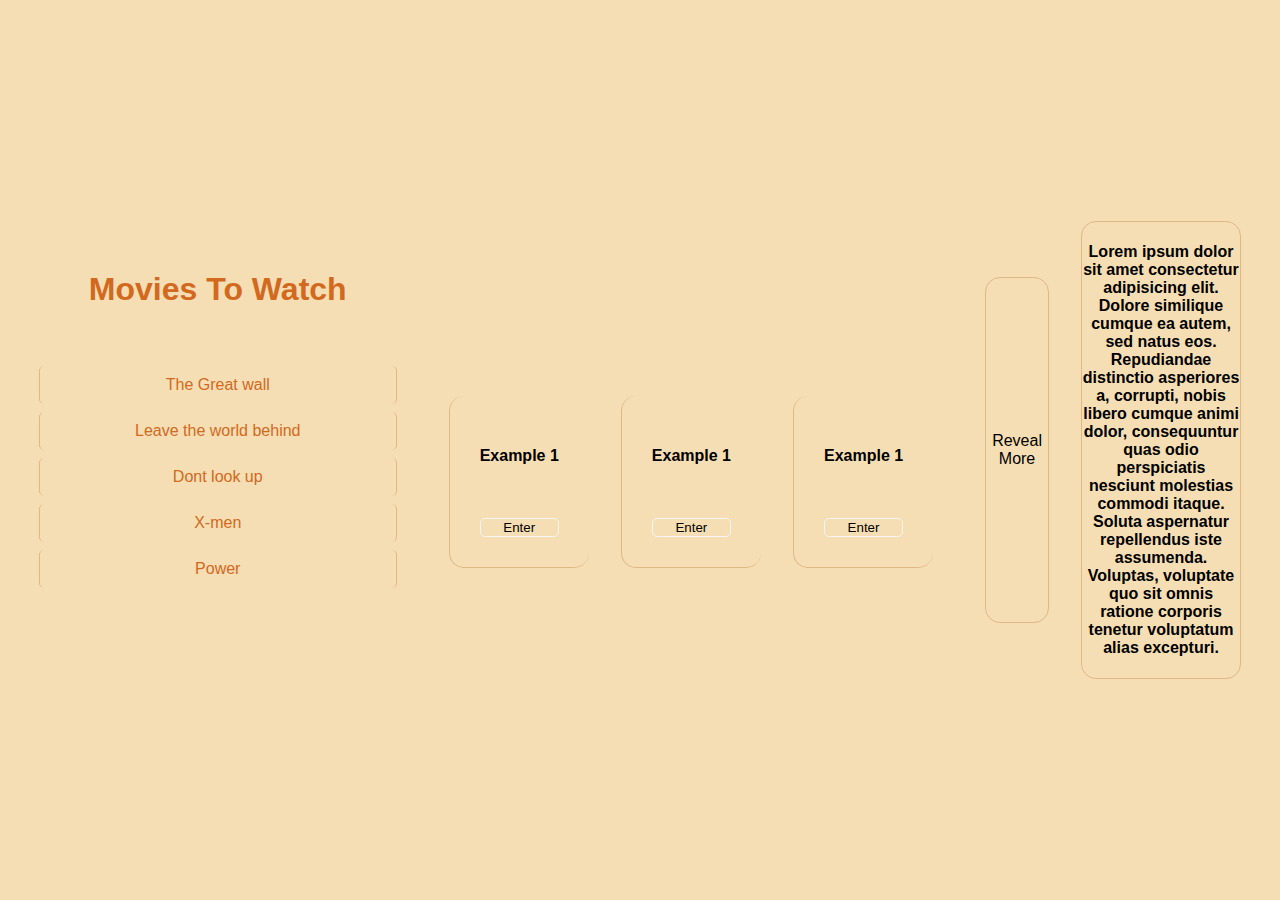
==== index.html @ ce6f49d7 "Hiddencontent training" ====
<!DOCTYPE html>
<html lang="en">
  <head>
    <meta charset="UTF-8" />
    <meta name="viewport" content="width=device-width, initial-scale=1.0" />
    <title>Document</title>
    <link rel="stylesheet" href="style.css" />
  </head>
  <body>
    <div class="container">
      <ul class="main_header">
        <h4 id="Header">Movies To Watch</h4>
        <li class="list_items">The Great wall</li>
        <li class="list_items">Leave the world behind</li>
        <li class="list_items">Dont look up</li>
        <li class="list_items">X-men</li>
        <li class="list_items">Power</li>
      </ul>
      <div class="Example">
        <div class="Example__container box-1">
          <h4>Example 1</h4>
          <button id="Enterbtn" type="button">Enter</button>
        </div>
        <div class="Example__container box-2">
          <h4>Example 1</h4>
          <button id="Enterbtn" type="button">Enter</button>
        </div>
        <div class="Example__container box-3">
          <h4>Example 1</h4>
          <button id="Enterbtn" type="button">Enter</button>
        </div>
      </div>
      <div class="EventListner">
        <div class="Reveal">
          <button id="Revealbtn" type="button">Reveal More</button>
        </div>
        <div class="hidden_content">
          <h4 class="content">
            Lorem ipsum dolor sit amet consectetur adipisicing elit. Dolore
            similique cumque ea autem, sed natus eos. Repudiandae distinctio
            asperiores a, corrupti, nobis libero cumque animi dolor,
            consequuntur quas odio perspiciatis nesciunt molestias commodi
            itaque. Soluta aspernatur repellendus iste assumenda. Voluptas,
            voluptate quo sit omnis ratione corporis tenetur voluptatum alias
            excepturi.
          </h4>
        </div>
      </div>
    </div>
  </body>
  <script src="index.js"></script>
</html>
---- style.css ----
body {
  background-color: wheat;
  height: 100vh;
  display: flex;
  justify-content: center;
  align-items: center;
  margin: 0;
}

.container {
  display: flex;
  justify-content: center;
  gap: 2rem;
  /* border: 1px solid black; */
  width: 100vw;
}

.main_header {
  display: flex;
  flex-direction: column;
  gap: 0.5rem;
  padding: 0px;
  margin: 0px;
}

.Example {
  display: flex;
  gap: 2rem;
  align-items: center;
  padding: 20px;
}

.Example__container {
  border: 1px solid burlywood;
  border-radius: 15px;
  display: flex;
  flex-direction: column;
  gap: 2rem;
  padding: 30px;
  margin-top: 4rem;
  font-family: Arial, Helvetica, sans-serif;
  border-right: hidden;
  border-top: hidden;
}

#Enterbtn {
  border-radius: 5px;
  border: 1px solid whitesmoke;
  background-color: inherit;
  font-family: Arial, Helvetica, sans-serif;
}

#Header {
  text-align: center;
  font-size: 2rem;
  margin: 50px;
  color: chocolate;
  font-family: Arial, Helvetica, sans-serif;
  font-weight: bold;
}

.list_items {
  list-style-type: none;
  border: 1px solid burlywood;
  border-radius: 5px;
  padding: 10px;
  color: chocolate;
  text-align: center;
  font-family: Arial, Helvetica, sans-serif;
  border-bottom: hidden;
  border-top: hidden;
}

.EventListner {
  display: flex;
  align-items: center;
  gap: 2rem;
  width: 20%;
}

#Revealbtn {
  border-style: none;
  background-color: inherit;
  font-family: Arial, Helvetica, sans-serif;
  font-size: 1rem;
  margin: auto;
}

.Reveal {
  border: 1px solid burlywood;
  border-radius: 15px;
  height: 75%;
  display: flex;
  align-items: center;
  width: 100%;
  text-align: center;
}

.hidden_content {
  border: 1px solid burlywood;
  border-radius: 15px;
  max-width: 600px;
  text-align: center;
  font-family: Arial, Helvetica, sans-serif;
}
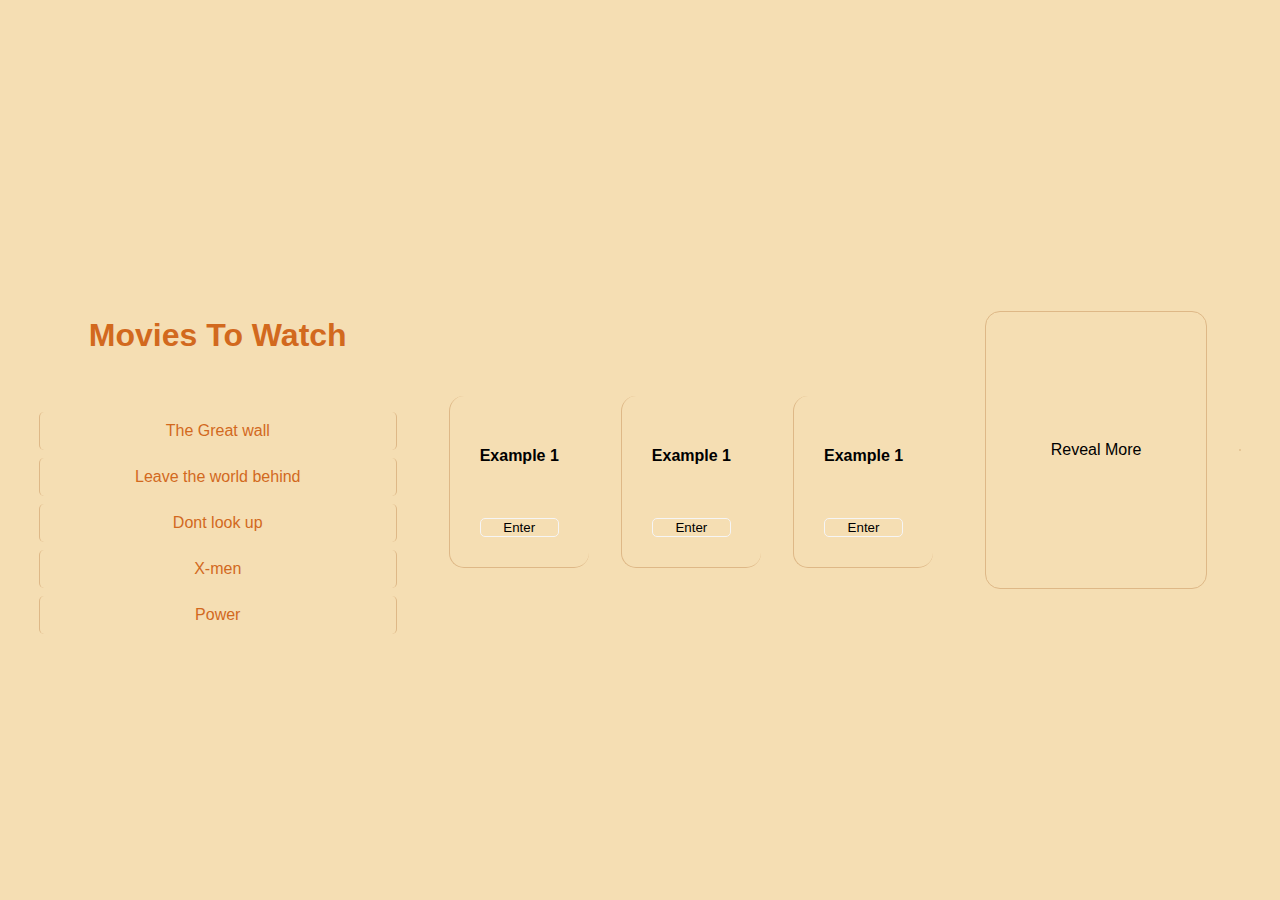
==== commit a8bcb78c: "Eventlistener new update" ====
--- a/index.html
+++ b/index.html
@@ -5,6 +5,14 @@
     <meta name="viewport" content="width=device-width, initial-scale=1.0" />
     <title>Document</title>
     <link rel="stylesheet" href="style.css" />
+    <style>
+      .content {
+        display: none;
+      }
+      .content.open {
+        display: block;
+      }
+    </style>
   </head>
   <body>
     <div class="container">
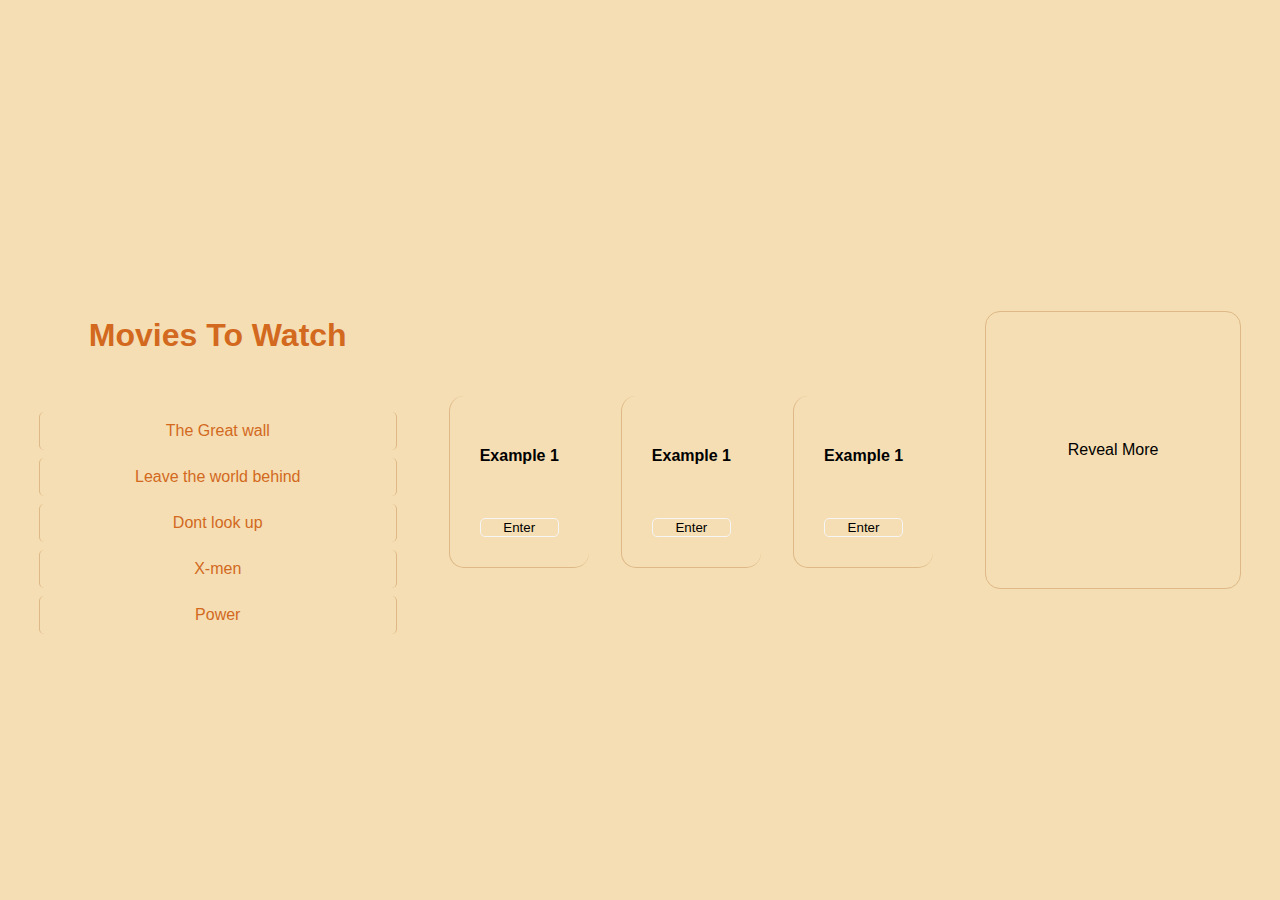
==== commit 174023f8: "version 2 of javaScript" ====
--- a/index.html
+++ b/index.html
@@ -6,10 +6,10 @@
     <title>Document</title>
     <link rel="stylesheet" href="style.css" />
     <style>
-      .content {
+      .hidden_content {
         display: none;
       }
-      .content.open {
+      .hidden_content.open {
         display: block;
       }
     </style>
--- a/style.css
+++ b/style.css
@@ -97,9 +97,12 @@
 }
 
 .hidden_content {
+  display: flex;
   border: 1px solid burlywood;
   border-radius: 15px;
   max-width: 600px;
+  height: 75%;
+  font-family: Arial, Helvetica, sans-serif;
   text-align: center;
-  font-family: Arial, Helvetica, sans-serif;
+  align-items: center;
 }
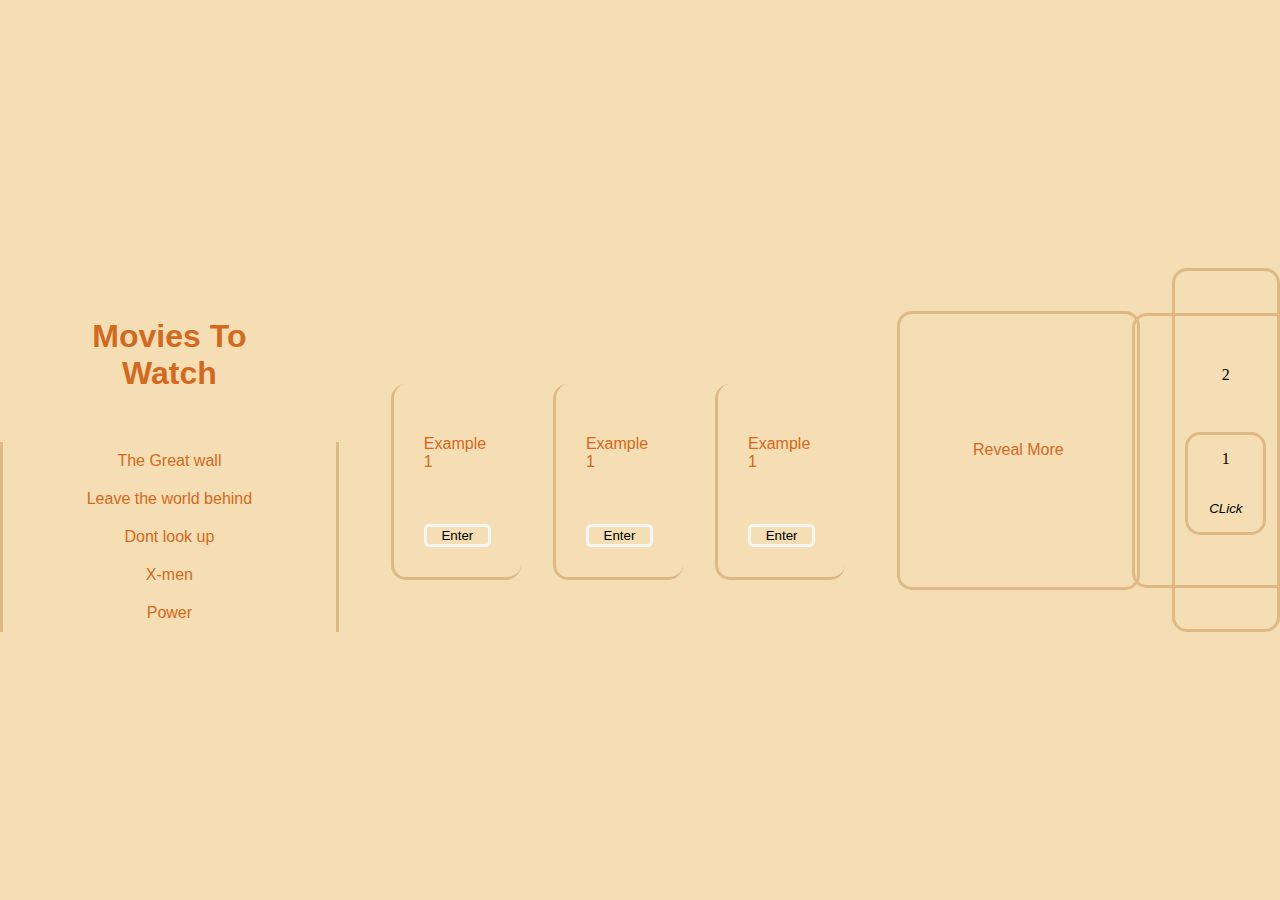
==== commit 9ec020bb: "For eventPropagation" ====
--- a/index.html
+++ b/index.html
@@ -5,14 +5,6 @@
     <meta name="viewport" content="width=device-width, initial-scale=1.0" />
     <title>Document</title>
     <link rel="stylesheet" href="style.css" />
-    <style>
-      .hidden_content {
-        display: none;
-      }
-      .hidden_content.open {
-        display: block;
-      }
-    </style>
   </head>
   <body>
     <div class="container">
@@ -26,21 +18,23 @@
       </ul>
       <div class="Example">
         <div class="Example__container box-1">
-          <h4>Example 1</h4>
+          <h4 class="Exampletxt">Example 1</h4>
           <button id="Enterbtn" type="button">Enter</button>
         </div>
         <div class="Example__container box-2">
-          <h4>Example 1</h4>
+          <h4 class="Exampletxt">Example 1</h4>
           <button id="Enterbtn" type="button">Enter</button>
         </div>
         <div class="Example__container box-3">
-          <h4>Example 1</h4>
+          <h4 class="Exampletxt">Example 1</h4>
           <button id="Enterbtn" type="button">Enter</button>
         </div>
       </div>
       <div class="EventListner">
         <div class="Reveal">
-          <button id="Revealbtn" type="button">Reveal More</button>
+          <button class="Exampletxt" id="Revealbtn" type="button">
+            Reveal More
+          </button>
         </div>
         <div class="hidden_content">
           <h4 class="content">
@@ -54,6 +48,15 @@
           </h4>
         </div>
       </div>
+      <div class="Event_propagation">
+        <div class="div_1">
+          2
+          <div class="div_2">
+            1
+            <button class="targetBtn">CLick</button>
+          </div>
+        </div>
+      </div>
     </div>
   </body>
   <script src="index.js"></script>
--- a/style.css
+++ b/style.css
@@ -18,7 +18,6 @@
 .main_header {
   display: flex;
   flex-direction: column;
-  gap: 0.5rem;
   padding: 0px;
   margin: 0px;
 }
@@ -30,6 +29,10 @@
   padding: 20px;
 }
 
+.Exampletxt {
+  color: chocolate;
+  font-weight: 400;
+}
 .Example__container {
   border: 1px solid burlywood;
   border-radius: 15px;
@@ -41,6 +44,7 @@
   font-family: Arial, Helvetica, sans-serif;
   border-right: hidden;
   border-top: hidden;
+  border-width: 3px;
 }
 
 #Enterbtn {
@@ -48,6 +52,7 @@
   border: 1px solid whitesmoke;
   background-color: inherit;
   font-family: Arial, Helvetica, sans-serif;
+  border-width: 3px;
 }
 
 #Header {
@@ -62,13 +67,13 @@
 .list_items {
   list-style-type: none;
   border: 1px solid burlywood;
-  border-radius: 5px;
   padding: 10px;
   color: chocolate;
   text-align: center;
   font-family: Arial, Helvetica, sans-serif;
   border-bottom: hidden;
   border-top: hidden;
+  border-width: 3px;
 }
 
 .EventListner {
@@ -94,15 +99,60 @@
   align-items: center;
   width: 100%;
   text-align: center;
+  border-width: 3px;
 }
 
 .hidden_content {
-  display: flex;
+  display: none;
   border: 1px solid burlywood;
   border-radius: 15px;
   max-width: 600px;
   height: 75%;
   font-family: Arial, Helvetica, sans-serif;
   text-align: center;
+  border-width: 3px;
+}
+.open {
+  display: flex;
   align-items: center;
+  justify-content: center;
 }
+
+.Event_propagation {
+  display: flex;
+  flex-direction: column;
+  border: 1px solid burlywood;
+  width: 8%;
+  align-items: center;
+  justify-content: center;
+  border-radius: 15px;
+  border-width: 3px;
+}
+
+.div_1 {
+  display: flex;
+  flex-direction: column;
+  gap: 3rem;
+  align-items: center;
+  border: 1px solid burlywood;
+  padding: 50px;
+  border-radius: 15px;
+  border-width: 3px;
+}
+
+.div_2 {
+  display: flex;
+  flex-direction: column;
+  gap: 2rem;
+  align-items: center;
+  border: 1px solid burlywood;
+  padding: 15px;
+  border-radius: 15px;
+  border-width: 3px;
+}
+
+.targetBtn {
+  border: none;
+  background-color: inherit;
+  font-style: italic;
+}
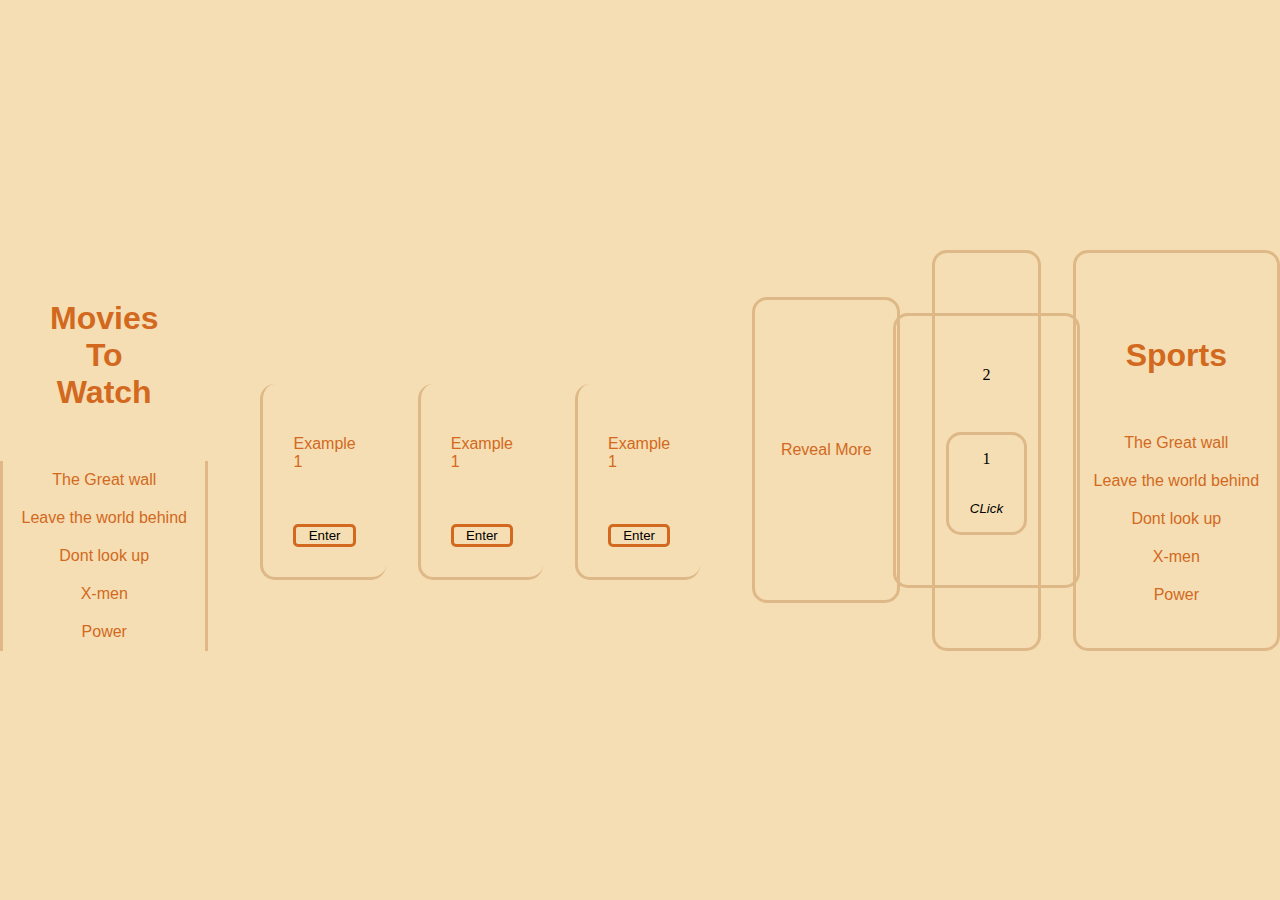
==== commit 1a1ae281: "Learnt what Event deligation is!" ====
--- a/index.html
+++ b/index.html
@@ -57,6 +57,16 @@
           </div>
         </div>
       </div>
+      <div class="EventDelegation">
+        <ul class="EventD">
+          <h4 id="Header">Sports</h4>
+          <li class="list_itemsD">The Great wall</li>
+          <li class="list_itemsD">Leave the world behind</li>
+          <li class="list_itemsD">Dont look up</li>
+          <li class="list_itemsD">X-men</li>
+          <li class="list_itemsD">Power</li>
+        </ul>
+      </div>
     </div>
   </body>
   <script src="index.js"></script>
--- a/style.css
+++ b/style.css
@@ -49,7 +49,7 @@
 
 #Enterbtn {
   border-radius: 5px;
-  border: 1px solid whitesmoke;
+  border: 1px solid chocolate;
   background-color: inherit;
   font-family: Arial, Helvetica, sans-serif;
   border-width: 3px;
@@ -127,6 +127,7 @@
   justify-content: center;
   border-radius: 15px;
   border-width: 3px;
+  flex: wrap;
 }
 
 .div_1 {
@@ -156,3 +157,24 @@
   background-color: inherit;
   font-style: italic;
 }
+
+.EventDelegation {
+  border: 1px solid burlywood;
+  display: flex;
+  align-items: center;
+  justify-content: center;
+  border-width: 3px;
+  border-radius: 15px;
+}
+
+.EventD {
+  padding: 0px;
+}
+
+.list_itemsD {
+  list-style-type: none;
+  padding: 10px;
+  color: chocolate;
+  text-align: center;
+  font-family: Arial, Helvetica, sans-serif;
+}
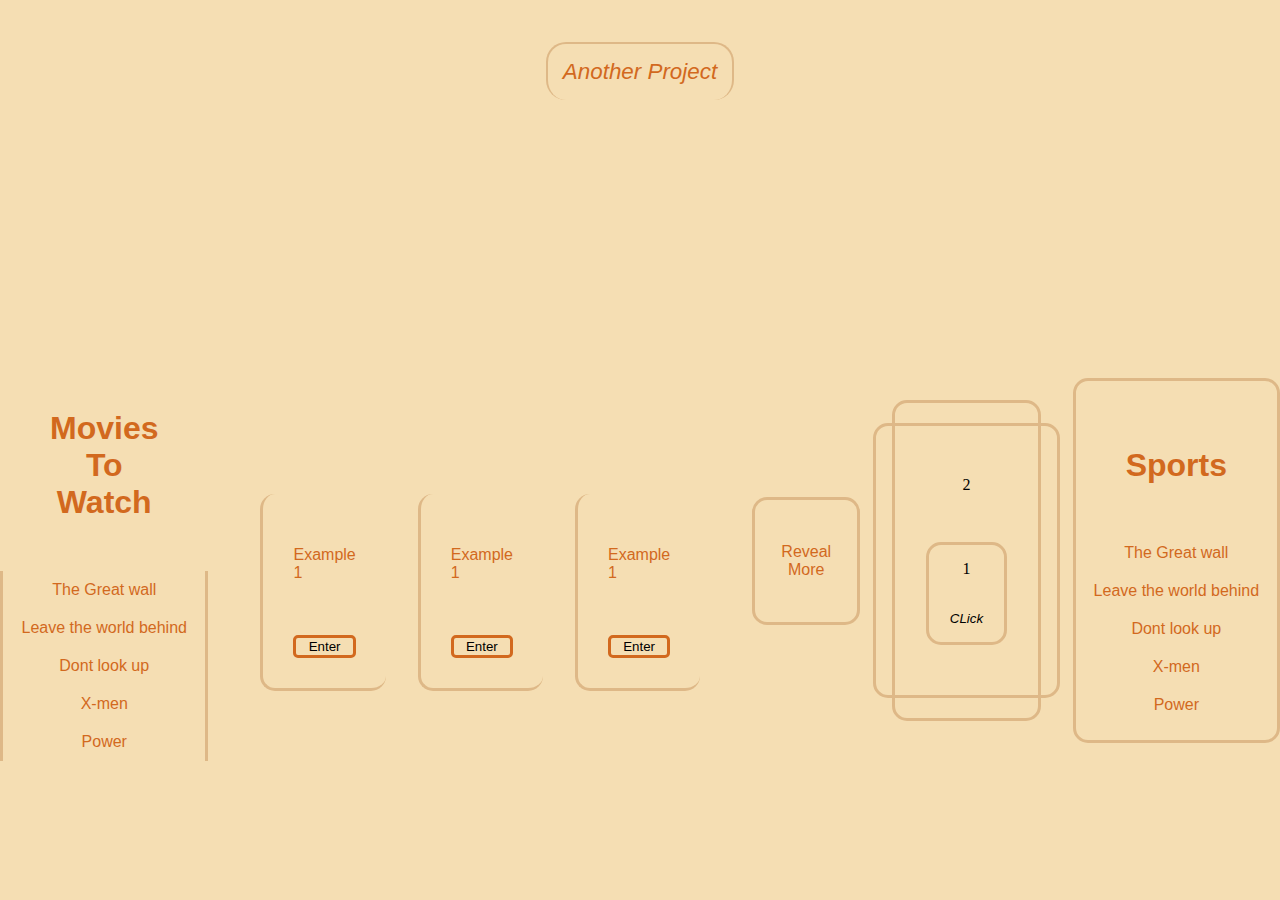
==== commit c06e904f: "quotes page" ====
--- a/index.html
+++ b/index.html
@@ -7,6 +7,13 @@
     <link rel="stylesheet" href="style.css" />
   </head>
   <body>
+    <nav class="navbar">
+      <ul style="padding: 0px">
+        <li class="Navtxt">
+          <a id="navLink" href="quotes.html"> Another Project</a>
+        </li>
+      </ul>
+    </nav>
     <div class="container">
       <ul class="main_header">
         <h4 id="Header">Movies To Watch</h4>
--- a/style.css
+++ b/style.css
@@ -1,18 +1,21 @@
 body {
   background-color: wheat;
   height: 100vh;
-  display: flex;
-  justify-content: center;
-  align-items: center;
   margin: 0;
+  display: flex;
+  flex-direction: column;
+  gap: 5rem;
 }
 
 .container {
   display: flex;
   justify-content: center;
+  align-items: center;
   gap: 2rem;
   /* border: 1px solid black; */
-  width: 100vw;
+  height: inherit;
+  width: inherit;
+  margin: 0;
 }
 
 .main_header {
@@ -81,6 +84,7 @@
   align-items: center;
   gap: 2rem;
   width: 20%;
+  height: 18%;
 }
 
 #Revealbtn {
@@ -94,12 +98,12 @@
 .Reveal {
   border: 1px solid burlywood;
   border-radius: 15px;
-  height: 75%;
   display: flex;
   align-items: center;
   width: 100%;
   text-align: center;
   border-width: 3px;
+  height: 100%;
 }
 
 .hidden_content {
@@ -127,6 +131,7 @@
   justify-content: center;
   border-radius: 15px;
   border-width: 3px;
+  padding: 20px;
   flex: wrap;
 }
 
@@ -178,3 +183,28 @@
   text-align: center;
   font-family: Arial, Helvetica, sans-serif;
 }
+
+.navbar {
+  display: flex;
+  justify-content: center;
+  align-items: center;
+  padding: 2%;
+}
+
+.Navtxt {
+  list-style: none;
+  border: 1px solid burlywood;
+  padding: 15px;
+  border-radius: 20px;
+  border-width: 2.5px;
+  border-bottom: none;
+  margin: auto;
+}
+
+#navLink {
+  text-decoration: none;
+  color: chocolate;
+  font-family: Arial, Helvetica, sans-serif;
+  font-size: 1.4rem;
+  font-style: italic;
+}
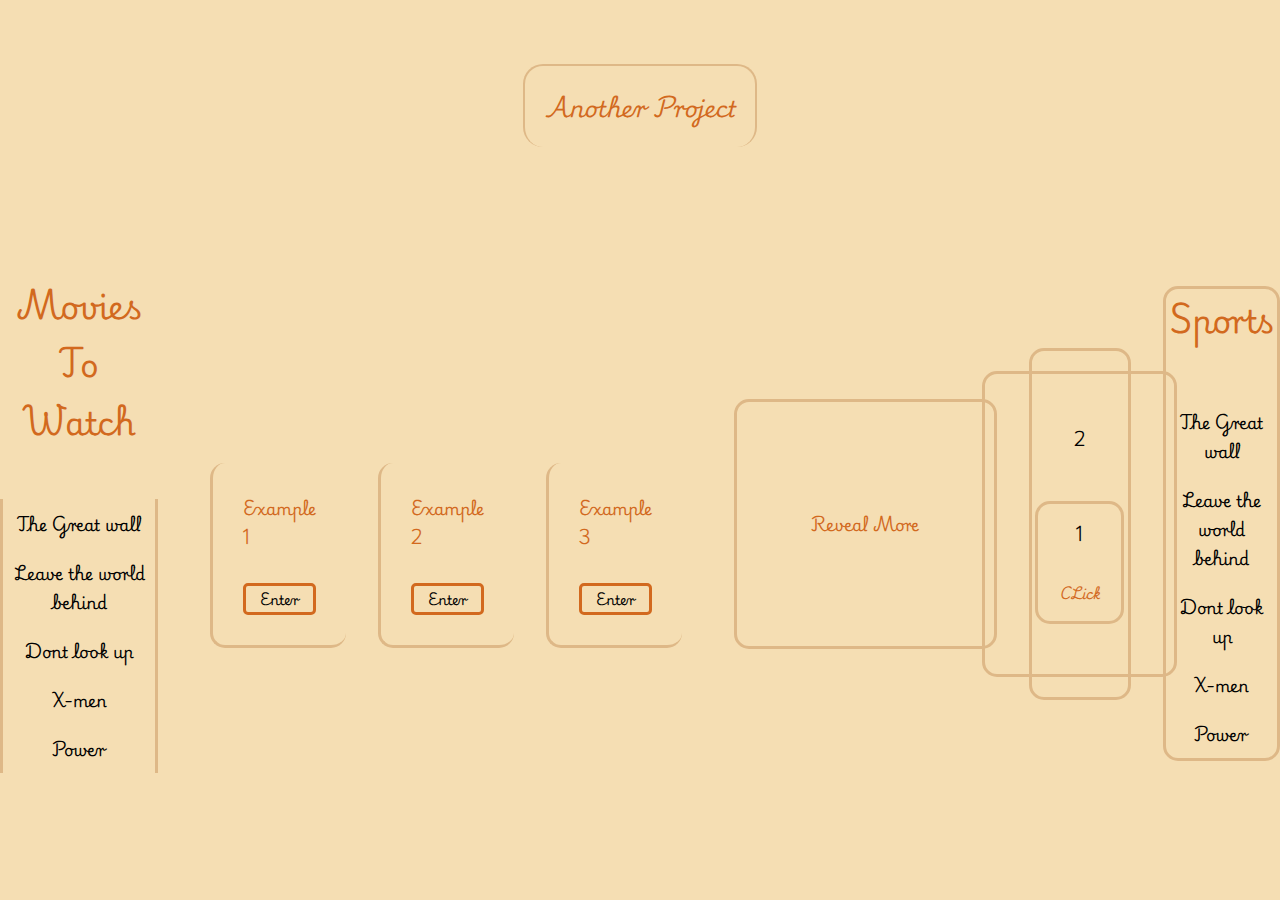
==== commit 2af93ad8: "Finished quotes project" ====
--- a/index.html
+++ b/index.html
@@ -3,10 +3,14 @@
   <head>
     <meta charset="UTF-8" />
     <meta name="viewport" content="width=device-width, initial-scale=1.0" />
-    <title>Document</title>
+    <title>Chocolate</title>
     <link rel="stylesheet" href="style.css" />
-  </head>
-  <body>
+    <link rel="preconnect" href="https://fonts.googleapis.com" />
+    <link rel="preconnect" href="https://fonts.gstatic.com" crossorigin />
+    <link
+      href="https://fonts.googleapis.com/css2?family=Playwrite+HU:wght@100..400&display=swap"
+      rel="stylesheet"
+    />
     <nav class="navbar">
       <ul style="padding: 0px">
         <li class="Navtxt">
@@ -14,6 +18,8 @@
         </li>
       </ul>
     </nav>
+  </head>
+  <body>
     <div class="container">
       <ul class="main_header">
         <h4 id="Header">Movies To Watch</h4>
@@ -29,11 +35,11 @@
           <button id="Enterbtn" type="button">Enter</button>
         </div>
         <div class="Example__container box-2">
-          <h4 class="Exampletxt">Example 1</h4>
+          <h4 class="Exampletxt">Example 2</h4>
           <button id="Enterbtn" type="button">Enter</button>
         </div>
         <div class="Example__container box-3">
-          <h4 class="Exampletxt">Example 1</h4>
+          <h4 class="Exampletxt">Example 3</h4>
           <button id="Enterbtn" type="button">Enter</button>
         </div>
       </div>
--- a/style.css
+++ b/style.css
@@ -1,10 +1,16 @@
+* {
+  margin: 0;
+  box-sizing: border-box;
+  font-family: "Playwrite HU", cursive;
+  font-optical-sizing: auto;
+}
+
 body {
   background-color: wheat;
   height: 100vh;
   margin: 0;
   display: flex;
   flex-direction: column;
-  gap: 5rem;
 }
 
 .container {
@@ -34,7 +40,7 @@
 
 .Exampletxt {
   color: chocolate;
-  font-weight: 400;
+  font-weight: bold;
 }
 .Example__container {
   border: 1px solid burlywood;
@@ -44,7 +50,6 @@
   gap: 2rem;
   padding: 30px;
   margin-top: 4rem;
-  font-family: Arial, Helvetica, sans-serif;
   border-right: hidden;
   border-top: hidden;
   border-width: 3px;
@@ -54,26 +59,25 @@
   border-radius: 5px;
   border: 1px solid chocolate;
   background-color: inherit;
-  font-family: Arial, Helvetica, sans-serif;
   border-width: 3px;
 }
 
 #Header {
   text-align: center;
   font-size: 2rem;
-  margin: 50px;
-  color: chocolate;
-  font-family: Arial, Helvetica, sans-serif;
+  color: chocolate;
+
   font-weight: bold;
+  margin-bottom: 50px;
 }
 
 .list_items {
   list-style-type: none;
   border: 1px solid burlywood;
   padding: 10px;
-  color: chocolate;
-  text-align: center;
-  font-family: Arial, Helvetica, sans-serif;
+  color: black;
+  text-align: center;
+
   border-bottom: hidden;
   border-top: hidden;
   border-width: 3px;
@@ -83,14 +87,13 @@
   display: flex;
   align-items: center;
   gap: 2rem;
-  width: 20%;
-  height: 18%;
+  width: 500px;
+  height: 250px;
 }
 
 #Revealbtn {
   border-style: none;
   background-color: inherit;
-  font-family: Arial, Helvetica, sans-serif;
   font-size: 1rem;
   margin: auto;
 }
@@ -112,7 +115,6 @@
   border-radius: 15px;
   max-width: 600px;
   height: 75%;
-  font-family: Arial, Helvetica, sans-serif;
   text-align: center;
   border-width: 3px;
 }
@@ -161,6 +163,8 @@
   border: none;
   background-color: inherit;
   font-style: italic;
+  color: chocolate;
+  font-weight: bold;
 }
 
 .EventDelegation {
@@ -179,32 +183,29 @@
 .list_itemsD {
   list-style-type: none;
   padding: 10px;
-  color: chocolate;
-  text-align: center;
-  font-family: Arial, Helvetica, sans-serif;
+  color: black;
+  text-align: center;
 }
 
 .navbar {
   display: flex;
   justify-content: center;
   align-items: center;
-  padding: 2%;
+  margin-top: 4rem;
 }
 
 .Navtxt {
   list-style: none;
   border: 1px solid burlywood;
-  padding: 15px;
+  padding: 20px;
   border-radius: 20px;
   border-width: 2.5px;
   border-bottom: none;
-  margin: auto;
 }
 
 #navLink {
   text-decoration: none;
   color: chocolate;
-  font-family: Arial, Helvetica, sans-serif;
   font-size: 1.4rem;
   font-style: italic;
 }
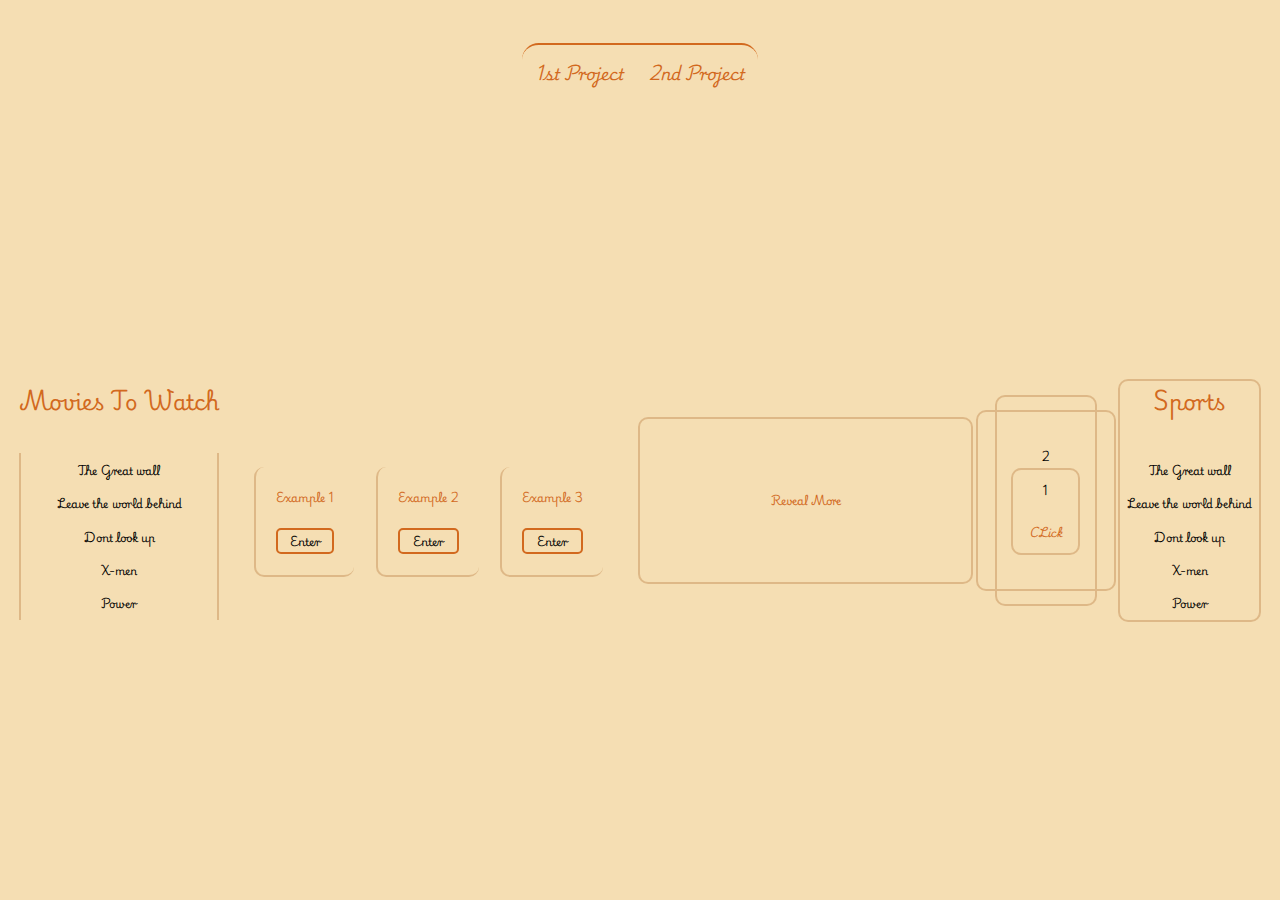
==== commit d182af4b: "New Project(Modal) and 67% view Edit" ====
--- a/index.html
+++ b/index.html
@@ -12,9 +12,12 @@
       rel="stylesheet"
     />
     <nav class="navbar">
-      <ul style="padding: 0px">
-        <li class="Navtxt">
-          <a id="navLink" href="quotes.html"> Another Project</a>
+      <ul class="navbarM" style="padding: 0px">
+        <li class="Navtxt nav1">
+          <a id="navLink" href="quotes.html"> 1st Project</a>
+        </li>
+        <li class="Navtxt nav2">
+          <a id="navLink" href="Modal.html">2nd Project</a>
         </li>
       </ul>
     </nav>
--- a/style.css
+++ b/style.css
@@ -17,7 +17,7 @@
   display: flex;
   justify-content: center;
   align-items: center;
-  gap: 2rem;
+  gap: 21.44px;
   /* border: 1px solid black; */
   height: inherit;
   width: inherit;
@@ -33,90 +33,92 @@
 
 .Example {
   display: flex;
-  gap: 2rem;
-  align-items: center;
-  padding: 20px;
+  gap: 21.44px;
+  align-items: center;
+  padding: 13.4px;
 }
 
 .Exampletxt {
   color: chocolate;
   font-weight: bold;
+  font-size: 10.72px;
 }
 .Example__container {
   border: 1px solid burlywood;
-  border-radius: 15px;
-  display: flex;
-  flex-direction: column;
-  gap: 2rem;
-  padding: 30px;
-  margin-top: 4rem;
+  border-radius: 10.05px;
+  display: flex;
+  flex-direction: column;
+  gap: 21.44px;
+  padding: 20.1px;
+  margin-top: 42.88px;
   border-right: hidden;
   border-top: hidden;
-  border-width: 3px;
+  border-width: 2.01px;
 }
 
 #Enterbtn {
   border-radius: 5px;
   border: 1px solid chocolate;
   background-color: inherit;
-  border-width: 3px;
+  border-width: 2.01px;
+  font-size: 10.72px;
 }
 
 #Header {
   text-align: center;
-  font-size: 2rem;
+  font-size: 21.44px;
   color: chocolate;
 
   font-weight: bold;
-  margin-bottom: 50px;
+  margin-bottom: 33.5px;
 }
 
 .list_items {
   list-style-type: none;
   border: 1px solid burlywood;
-  padding: 10px;
+  padding: 6.7px;
   color: black;
   text-align: center;
-
+  font-size: 10.72px;
   border-bottom: hidden;
   border-top: hidden;
-  border-width: 3px;
+  border-width: 2.01px;
 }
 
 .EventListner {
   display: flex;
   align-items: center;
-  gap: 2rem;
-  width: 500px;
-  height: 250px;
+  gap: 21.44px;
+  width: 335px;
+  height: 167.5px;
 }
 
 #Revealbtn {
   border-style: none;
   background-color: inherit;
-  font-size: 1rem;
+  font-size: 10.72px;
   margin: auto;
 }
 
 .Reveal {
   border: 1px solid burlywood;
-  border-radius: 15px;
+  border-radius: 10.05px;
   display: flex;
   align-items: center;
   width: 100%;
   text-align: center;
-  border-width: 3px;
+  border-width: 2.01px;
   height: 100%;
 }
 
 .hidden_content {
   display: none;
   border: 1px solid burlywood;
-  border-radius: 15px;
-  max-width: 600px;
-  height: 75%;
-  text-align: center;
-  border-width: 3px;
+  border-radius: 10.05px;
+  max-width: 402px;
+  height: max-content;
+  text-align: center;
+  border-width: 2.01px;
 }
 .open {
   display: flex;
@@ -131,32 +133,34 @@
   width: 8%;
   align-items: center;
   justify-content: center;
-  border-radius: 15px;
-  border-width: 3px;
-  padding: 20px;
+  border-radius: 10.05px;
+  border-width: 2.01px;
+  padding: 13.4px;
   flex: wrap;
 }
 
 .div_1 {
   display: flex;
   flex-direction: column;
-  gap: 3rem;
-  align-items: center;
-  border: 1px solid burlywood;
-  padding: 50px;
-  border-radius: 15px;
-  border-width: 3px;
+  gap: 2.01px;
+  align-items: center;
+  border: 1px solid burlywood;
+  padding: 33.5px;
+  border-radius: 10.05px;
+  border-width: 2.01px;
+  font-size: 10.72px;
 }
 
 .div_2 {
   display: flex;
   flex-direction: column;
-  gap: 2rem;
-  align-items: center;
-  border: 1px solid burlywood;
-  padding: 15px;
-  border-radius: 15px;
-  border-width: 3px;
+  gap: 21.44px;
+  align-items: center;
+  border: 1px solid burlywood;
+  padding: 10.05px;
+  border-radius: 10.05px;
+  border-width: 2.01px;
+  font-size: 10.72px;
 }
 
 .targetBtn {
@@ -164,6 +168,7 @@
   background-color: inherit;
   font-style: italic;
   color: chocolate;
+  font-size: 10.72px;
   font-weight: bold;
 }
 
@@ -172,8 +177,8 @@
   display: flex;
   align-items: center;
   justify-content: center;
-  border-width: 3px;
-  border-radius: 15px;
+  border-width: 2.01px;
+  border-radius: 10.05px;
 }
 
 .EventD {
@@ -182,30 +187,49 @@
 
 .list_itemsD {
   list-style-type: none;
-  padding: 10px;
+  padding: 6.7px;
   color: black;
   text-align: center;
+  font-size: 10.72px;
 }
 
 .navbar {
   display: flex;
   justify-content: center;
   align-items: center;
-  margin-top: 4rem;
+  margin-top: 42.88px;
 }
 
 .Navtxt {
   list-style: none;
-  border: 1px solid burlywood;
-  padding: 20px;
-  border-radius: 20px;
-  border-width: 2.5px;
-  border-bottom: none;
+  padding: 13.4px;
 }
 
 #navLink {
   text-decoration: none;
   color: chocolate;
-  font-size: 1.4rem;
+  font-size: 16.02px;
   font-style: italic;
-}
+  font-weight: 400;
+}
+
+.navbarM {
+  display: flex;
+  border: 1px solid chocolate;
+  border-radius: 16.75px;
+  border-width: 2.01px;
+  border-bottom: none;
+  border-left: none;
+  border-right: none;
+}
+
+.nav1 {
+  border-right: none;
+}
+.nav2 {
+  border-left: none;
+}
+
+.content {
+  font-size: 10.72px;
+}
